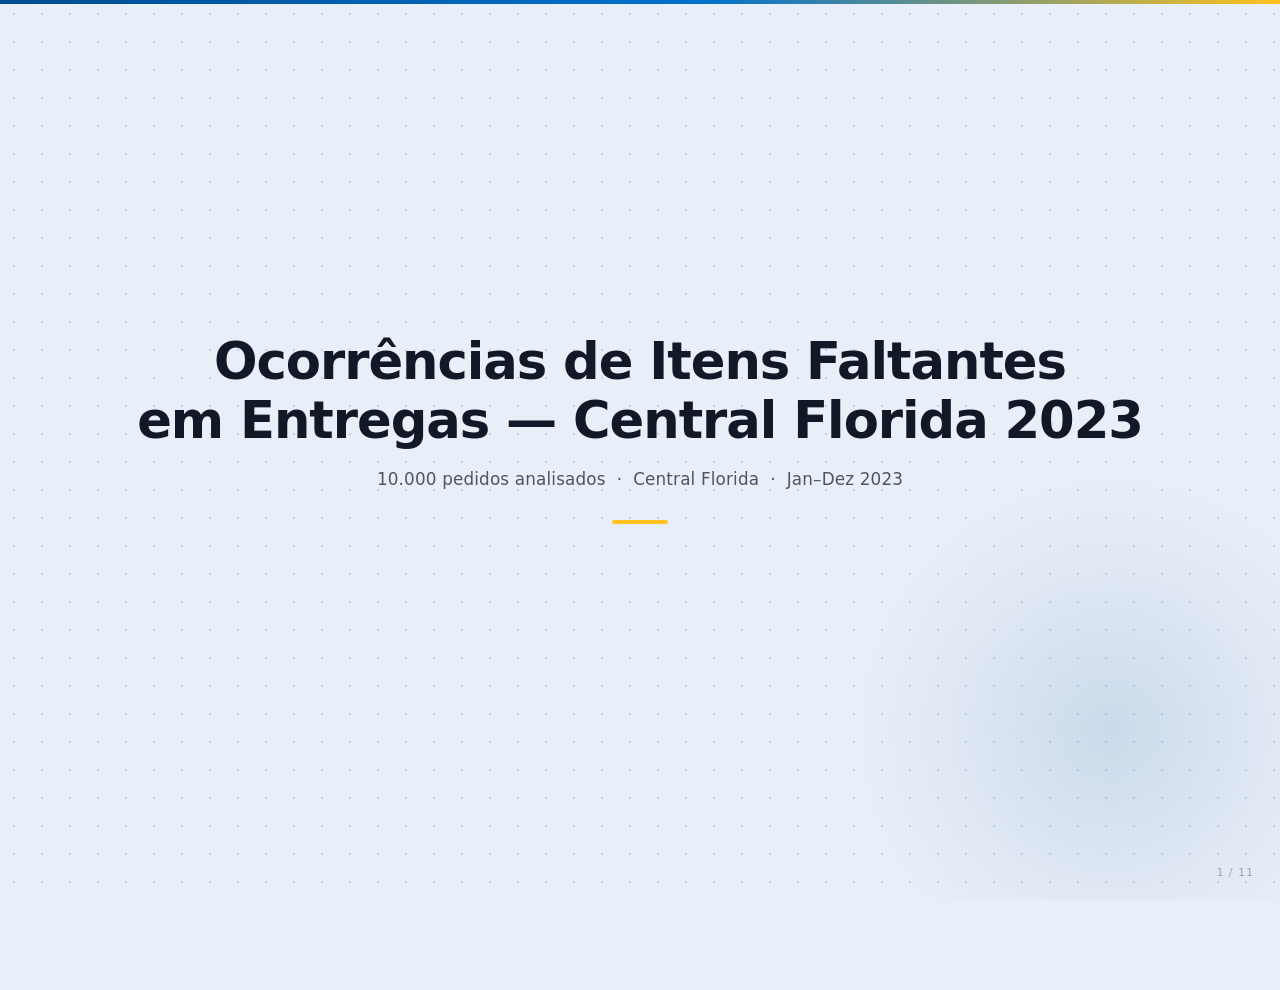
==== docs/presentation.html @ 5f106514 "docs: publish executive presentation link" ====
<!DOCTYPE html>
<html lang="pt-BR">
<head>
<meta charset="UTF-8">
<meta name="viewport" content="width=device-width, initial-scale=1">
<title>Itens Faltantes em Entregas — 2023</title>
<style>

/* ── reset ──────────────────────────────────────────────── */
*, *::before, *::after { box-sizing: border-box; margin: 0; padding: 0; }
html, body { height: 100%; overflow: hidden; }

/* ── base ───────────────────────────────────────────────── */
body {
  background-color: #E9EFF8;
  background-image: url("data:image/svg+xml,%3Csvg width='28' height='28' xmlns='http://www.w3.org/2000/svg'%3E%3Ccircle cx='14' cy='14' r='1.2' fill='%23004C91' fill-opacity='0.15'/%3E%3C/svg%3E");
  font-family: Inter, system-ui, -apple-system, 'Segoe UI', Helvetica, Arial, sans-serif;
  font-size: 18px;
  line-height: 1.65;
  color: #111827;
}

/* ── slide engine ───────────────────────────────────────── */
#deck { position: relative; width: 100vw; height: 100vh; }

.slide {
  display: none;
  position: absolute;
  inset: 0;
  flex-direction: column;
  align-items: center;
  cursor: pointer;
  -webkit-tap-highlight-color: transparent;
  user-select: none;
}
.slide.active { display: flex; }

/* Top gradient bar — all slides */
.slide::before {
  content: '';
  position: absolute;
  top: 0; left: 0; right: 0;
  height: 4px;
  background: linear-gradient(to right, #004C91 0%, #0071CE 55%, #FFC220 100%);
  z-index: 1;
}

/* Left accent stripe — content slides */
.slide:not(:first-child) { box-shadow: inset 5px 0 0 #004C91; }

/* Cover: decorative circle bottom-right */
.slide:first-child::after {
  content: '';
  position: absolute;
  bottom: -90px; right: -90px;
  width: 520px; height: 520px;
  border-radius: 50%;
  background: radial-gradient(circle, rgba(0,76,145,0.13) 0%, rgba(0,76,145,0.04) 45%, transparent 70%);
  pointer-events: none;
}

.spacer { flex: 1; min-height: 0; }

/* ── content wrapper ────────────────────────────────────── */
.content {
  width: min(1280px, calc(100vw - 80px));
  padding: 0;
}

/* ── footnote slot ──────────────────────────────────────── */
.fn {
  height: 44px;
  width: min(1280px, calc(100vw - 80px));
  padding: 6px 0 0;
  font-size: 0.7rem;
  line-height: 1.45;
  color: #9CA3AF;
}

/* ── counter ────────────────────────────────────────────── */
#counter {
  position: fixed;
  bottom: 18px; right: 26px;
  font-size: 0.7rem;
  color: #9CA3AF;
  letter-spacing: 0.08em;
  pointer-events: none;
  user-select: none;
}

/* ══ typography ══════════════════════════════════════════ */

.cover-title {
  font-size: 3.2rem;
  font-weight: 800;
  line-height: 1.15;
  letter-spacing: -0.02em;
  color: #111827;
  margin-bottom: 1rem;
}
.cover-sub {
  font-size: 1.05rem;
  color: #4B5563;
  letter-spacing: 0.01em;
}
.slide:first-child .cover-sub::after {
  content: '';
  display: block;
  width: 56px;
  height: 4px;
  background: #FFC220;
  margin: 1.6rem auto 0;
  border-radius: 2px;
}

.slide-label {
  font-size: 0.68rem;
  font-weight: 700;
  letter-spacing: 0.13em;
  text-transform: uppercase;
  color: #004C91;
  margin-bottom: 1.1rem;
  padding-bottom: 0.5rem;
  border-bottom: 2px solid #FFC220;
  display: inline-block;
}

.big-stat {
  font-size: 7.5rem;
  font-weight: 800;
  line-height: 0.9;
  color: #004C91;
  margin-bottom: 0.5rem;
  letter-spacing: -0.04em;
}

.lead {
  font-size: 1.15rem;
  line-height: 1.55;
  color: #1F2937;
  margin-bottom: 0.85rem;
}

p { font-size: 0.95rem; color: #374151; line-height: 1.65; margin-bottom: 0.75rem; }
p:last-of-type { margin-bottom: 0; }

b, strong { font-weight: 600; color: #111827; }
.muted { color: #6B7280; }
.accent { color: #004C91; font-weight: 700; }
.red    { color: #EF4444; font-weight: 700; }

/* ── divider ────────────────────────────────────────────── */
hr { border: none; border-top: 1px solid #C9D5E8; margin: 1.1rem 0; }

/* ── stats row ──────────────────────────────────────────── */
.stats {
  display: flex;
  gap: 1.25rem;
  margin: 0.9rem 0 1.1rem;
}
.stats > div {
  flex: 1;
  background: rgba(255,255,255,0.82);
  border-radius: 8px;
  padding: 1rem 1.3rem;
  border-top: 3px solid #004C91;
  box-shadow: 0 1px 6px rgba(0,76,145,0.1);
  display: flex;
  flex-direction: column;
  align-items: center;
  text-align: center;
  justify-content: center;
}
.stat-val {
  font-size: 2.8rem;
  font-weight: 800;
  color: #004C91;
  line-height: 1;
  letter-spacing: -0.03em;
}
.stat-sub {
  font-size: 0.74rem;
  color: #6B7280;
  margin-top: 0.3rem;
  line-height: 1.4;
}

/* ── table ──────────────────────────────────────────────── */
table {
  width: 100%;
  border-collapse: collapse;
  font-size: 0.91rem;
  margin-top: 0.4rem;
}

th {
  text-align: left;
  font-size: 0.7rem;
  font-weight: 700;
  letter-spacing: 0.07em;
  text-transform: uppercase;
  color: #fff;
  background: #004C91;
  border-bottom: none;
  padding: 9px 14px;
}
th:first-child { border-radius: 6px 0 0 0; }
th:last-child  { border-radius: 0 6px 0 0; }

td {
  padding: 9px 14px;
  border-bottom: 1px solid #DCE5F0;
  color: #374151;
  vertical-align: top;
  background: rgba(255,255,255,0.75);
}
tr:nth-child(even) td { background: rgba(0,76,145,0.05); }
tr:last-child td { border-bottom: none; }
tr:last-child td:first-child { border-radius: 0 0 0 6px; }
tr:last-child td:last-child  { border-radius: 0 0 6px 0; }

/* ── numbered list ──────────────────────────────────────── */
ol.clean { list-style: none; margin-top: 0.75rem; }
ol.clean li {
  display: flex;
  gap: 1rem;
  font-size: 0.94rem;
  color: #374151;
  line-height: 1.6;
  margin-bottom: 0.6rem;
  background: rgba(255,255,255,0.75);
  border-radius: 6px;
  padding: 0.75rem 1rem;
  border-left: 3px solid #004C91;
  box-shadow: 0 1px 3px rgba(0,76,145,0.06);
}
ol.clean li:last-child { margin-bottom: 0; }
ol.clean li .n {
  font-weight: 800;
  font-size: 0.82rem;
  color: #004C91;
  min-width: 1.4rem;
  flex-shrink: 0;
  padding-top: 0.1rem;
}

/* ── toc grid ───────────────────────────────────────────── */
.toc {
  display: grid;
  grid-template-columns: 1fr 1fr;
  gap: 0.5rem 2rem;
  margin-top: 0.5rem;
}
.toc-item {
  display: flex;
  align-items: center;
  gap: 0.75rem;
  font-size: 0.95rem;
  color: #374151;
  padding: 0.5rem 0.75rem;
  background: rgba(255,255,255,0.65);
  border-radius: 6px;
  box-shadow: 0 1px 3px rgba(0,76,145,0.06);
}
.toc-n {
  font-size: 0.62rem;
  font-weight: 800;
  color: #fff;
  background: #004C91;
  min-width: 1.45rem;
  height: 1.45rem;
  border-radius: 3px;
  flex-shrink: 0;
  display: inline-flex;
  align-items: center;
  justify-content: center;
}

/* ── action blocks ──────────────────────────────────────── */
.action {
  background: rgba(255,255,255,0.78);
  border-left: 3px solid #004C91;
  border-radius: 0 8px 8px 0;
  padding: 0.75rem 1.1rem;
  margin-bottom: 0.65rem;
  box-shadow: 0 1px 4px rgba(0,76,145,0.08);
}
.action:last-of-type { margin-bottom: 0; }
.action-lbl {
  font-size: 0.67rem;
  font-weight: 700;
  letter-spacing: 0.1em;
  text-transform: uppercase;
  color: #004C91;
  margin-bottom: 0.18rem;
}
.action-txt {
  font-size: 0.91rem;
  color: #374151;
  line-height: 1.6;
}

/* ── SVG chart ──────────────────────────────────────────── */
.chart { margin-top: 0.75rem; }

/* ── metric cards (slide 4) ─────────────────────────────── */
.metric-cards {
  display: flex;
  gap: 1rem;
  margin: 1.2rem 0 1rem;
}
.metric-card {
  flex: 1;
  background: #fff;
  border-radius: 10px;
  padding: 1.2rem 1.1rem;
  border-top: 4px solid #004C91;
  box-shadow: 0 2px 8px rgba(0,76,145,0.1);
  position: relative;
}
.mc-val {
  font-size: 2.6rem;
  font-weight: 800;
  line-height: 1;
  letter-spacing: -0.03em;
  margin-bottom: 0.4rem;
  color: #004C91;
}
.mc-lbl {
  font-size: 0.72rem;
  font-weight: 700;
  letter-spacing: 0.06em;
  text-transform: uppercase;
  color: #374151;
  margin-bottom: 0.3rem;
}
.mc-ctx {
  font-size: 0.76rem;
  color: #6B7280;
  line-height: 1.45;
}
.mc-badge {
  position: absolute;
  top: 0.65rem;
  right: 0.75rem;
  font-size: 0.58rem;
  font-weight: 800;
  letter-spacing: 0.08em;
  text-transform: uppercase;
  padding: 0.2rem 0.5rem;
  border-radius: 99px;
}

/* ── region two-column (slide 6) ────────────────────────── */
.region-grid {
  display: grid;
  grid-template-columns: 58fr 42fr;
  gap: 2rem;
  margin-top: 0.6rem;
  align-items: start;
}
.region-insights .action {
  padding: 0.6rem 0.9rem;
}
.region-insights .action-lbl { font-size: 0.62rem; }
.region-insights .action-txt { font-size: 0.84rem; }

/* ── alert cards (slide 7) ──────────────────────────────── */
.alert-card {
  display: flex;
  align-items: center;
  gap: 1.2rem;
  background: #fff;
  border-radius: 10px;
  padding: 1rem 1.4rem;
  margin-bottom: 0.7rem;
  box-shadow: 0 2px 8px rgba(0,76,145,0.08);
}
.alert-card:last-of-type { margin-bottom: 0; }
.alert-icon {
  font-size: 1.5rem;
  flex-shrink: 0;
  width: 2.2rem;
  text-align: center;
}
.alert-body { flex: 1; min-width: 0; }
.alert-title {
  font-size: 0.95rem;
  font-weight: 700;
  color: #111827;
  margin-bottom: 0.2rem;
}
.alert-desc {
  font-size: 0.83rem;
  color: #4B5563;
  line-height: 1.55;
}
.alert-badge {
  font-size: 0.58rem;
  font-weight: 800;
  letter-spacing: 0.1em;
  text-transform: uppercase;
  padding: 0.28rem 0.7rem;
  border-radius: 99px;
  flex-shrink: 0;
  margin-left: 0.5rem;
}
.badge-high { background: #FEE2E2; color: #DC2626; }
.badge-med  { background: #FEF3C7; color: #D97706; }

</style>
</head>
<body>
<div id="deck">


<!-- ═══════════════════════════════════════════════════════
     01  CAPA
════════════════════════════════════════════════════════ -->
<div class="slide active">
  <div class="spacer"></div>
  <div class="content" style="text-align:center">
    <div class="cover-title">Ocorrências de Itens Faltantes<br>em Entregas — Central Florida 2023</div>
    <div class="cover-sub">10.000 pedidos analisados &nbsp;·&nbsp; Central Florida &nbsp;·&nbsp; Jan–Dez 2023</div>
  </div>
  <div class="spacer"></div>
  <div class="fn"></div>
</div>


<!-- ═══════════════════════════════════════════════════════
     02  SUMÁRIO
════════════════════════════════════════════════════════ -->
<div class="slide">
  <div class="spacer"></div>
  <div class="content">
    <div class="slide-label">Agenda</div>
    <div class="toc">
      <div class="toc-item"><span class="toc-n">01</span>Visão geral das ocorrências</div>
      <div class="toc-item"><span class="toc-n">02</span>Distribuição entre os motoristas</div>
      <div class="toc-item"><span class="toc-n">03</span>Motoristas e clientes em destaque</div>
      <div class="toc-item"><span class="toc-n">04</span>Taxa por cidade de entrega</div>
      <div class="toc-item"><span class="toc-n">05</span>Pontos cegos do processo atual</div>
      <div class="toc-item"><span class="toc-n">06</span>Ações recomendadas</div>
      <div class="toc-item"><span class="toc-n">07</span>Projeção de recuperação</div>
      <div class="toc-item"><span class="toc-n">08</span>Plano de ação</div>
    </div>
  </div>
  <div class="spacer"></div>
  <div class="fn"></div>
</div>


<!-- ═══════════════════════════════════════════════════════
     03  O PROBLEMA EM NÚMEROS
════════════════════════════════════════════════════════ -->
<div class="slide">
  <div class="spacer"></div>
  <div class="content">
    <div class="slide-label">01 · Visão geral das ocorrências</div>
    <div class="big-stat">15%</div>
    <p class="lead">dos pedidos de 2023 tiveram pelo menos um item reportado como faltante — <span class="muted">1 em cada 7 entregas saiu errada do ponto de vista do cliente.</span></p>
    <hr>
    <p>1.502 pedidos afetados. 1.657 itens que saíram do CD, foram carregados no veículo e não chegaram ao cliente. Perda estimada: <strong>$46.396 no ano.</strong></p>
    <p class="muted" style="font-size:0.88rem;margin-top:0.5rem">Esse número não aparece em nenhum relatório diário — ele aparece fragmentado, uma reclamação de cada vez.</p>
  </div>
  <div class="spacer"></div>
  <div class="fn">* O setor de e-commerce opera tipicamente com 2–5% de taxa de itens faltantes.</div>
</div>


<!-- ═══════════════════════════════════════════════════════
     04  O PADRÃO NÃO É ACIDENTE
════════════════════════════════════════════════════════ -->
<div class="slide">
  <div class="spacer"></div>
  <div class="content">
    <div class="slide-label">02 · Distribuição entre os motoristas</div>
    <p>Se fosse erro operacional — item esquecido na gôndola, troca de embalagem, erro de picking — os números seriam uniformes entre todos os motoristas.</p>
    <p>Não é o que os dados mostram. Na frota de 1.247 motoristas ativos:</p>
    <div class="metric-cards">
      <div class="metric-card" style="border-top-color:#10B981">
        <div class="mc-val" style="color:#10B981">0,00%</div>
        <div class="mc-lbl">Mediana da frota</div>
        <div class="mc-ctx">A maior parte dos motoristas não teve nenhuma ocorrência no ano inteiro</div>
      </div>
      <div class="metric-card" style="border-top-color:#004C91">
        <div class="mc-val" style="color:#004C91">1,22%</div>
        <div class="mc-lbl">Média geral</div>
        <div class="mc-ctx">Puxada para cima pelos casos extremos — sem eles seria próxima de zero</div>
      </div>
      <div class="metric-card" style="border-top-color:#F59E0B">
        <div class="mc-badge" style="background:#FEF3C7;color:#D97706">Atenção</div>
        <div class="mc-val" style="color:#D97706">4,82%</div>
        <div class="mc-lbl">Limite de investigação</div>
        <div class="mc-ctx">Média + 2σ — motoristas acima desse ponto saem do padrão estatístico</div>
      </div>
      <div class="metric-card" style="border-top-color:#EF4444">
        <div class="mc-badge" style="background:#FEE2E2;color:#DC2626">Máximo</div>
        <div class="mc-val" style="color:#EF4444">7,46%</div>
        <div class="mc-lbl">Máximo individual</div>
        <div class="mc-ctx">1 em cada 13 entregas com item faltante — toda semana, o ano inteiro</div>
      </div>
    </div>
    <p class="muted" style="font-size:0.88rem">A maioria da frota está em zero. Isso não é distribuição de erro operacional. É concentração.</p>
  </div>
  <div class="spacer"></div>
  <div class="fn">* Na prática: um motorista com 7,46% deixa item faltante toda semana em uma rota de 5 entregas/dia.</div>
</div>


<!-- ═══════════════════════════════════════════════════════
     05  MOTORISTAS E CLIENTES
════════════════════════════════════════════════════════ -->
<div class="slide">
  <div class="spacer"></div>
  <div class="content">
    <div class="slide-label">03 · Motoristas e clientes em destaque</div>
    <div class="stats">
      <div>
        <div class="stat-val">7,46%</div>
        <div class="stat-sub">máximo individual — motoristas<br><span style="color:#9CA3AF">média da frota: 1,22%</span></div>
      </div>
      <div>
        <div class="stat-val">13,64%</div>
        <div class="stat-sub">máximo individual — clientes<br><span style="color:#9CA3AF">média da base: 1,71%</span></div>
      </div>
    </div>
    <hr>
    <p><strong>O perfil típico de alto risco não é o novato.</strong> Os casos mais graves são motoristas com volume razoável de entregas — o suficiente para o padrão se consolidar sem chamar atenção no volume absoluto.</p>
    <p style="margin-top:0.75rem">Do lado dos clientes, os itens mais reclamados são os de maior valor — o que não bate com distribuição aleatória de esquecimento. E há pares motorista-cliente onde, em <em>toda</em> entrega que esse motorista fez para esse cliente, tinha item faltante.</p>
  </div>
  <div class="spacer"></div>
  <div class="fn"></div>
</div>


<!-- ═══════════════════════════════════════════════════════
     06  DIFERENÇA ENTRE REGIÕES
════════════════════════════════════════════════════════ -->
<div class="slide">
  <div class="spacer"></div>
  <div class="content">
    <div class="slide-label">04 · Taxa por cidade de entrega</div>
    <div class="region-grid">
      <div>
        <!--
          scale: 300px = 1,76%  →  factor = 300 / 1.76 = 170.45 px per %
          Altamonte 1,76%→300px  Apopka 1,73%→295px  Winter Park 1,65%→281px
          Clermont 1,60%→273px  Sanford 1,54%→263px  Kissimmee 1,50%→256px
          viewBox: 0 0 520 275  (row height 46px, 6 rows)
        -->
        <svg viewBox="0 0 520 275" xmlns="http://www.w3.org/2000/svg"
             style="width:100%;display:block"
             role="img" aria-label="Taxa de itens faltantes por região">
          <!-- row 1 — Altamonte Springs 1,76% -->
          <text x="155" y="32" text-anchor="end"
                font-size="13" fill="#374151" font-family="system-ui,sans-serif">Altamonte Springs</text>
          <rect x="165" y="19" width="300" height="22" rx="3" fill="#EF4444"/>
          <text x="472" y="33" font-size="12" fill="#EF4444"
                font-weight="700" font-family="system-ui,sans-serif">1,76%</text>

          <!-- row 2 — Apopka 1,73% -->
          <text x="155" y="78" text-anchor="end"
                font-size="13" fill="#374151" font-family="system-ui,sans-serif">Apopka</text>
          <rect x="165" y="65" width="295" height="22" rx="3" fill="#F87171"/>
          <text x="467" y="79" font-size="12" fill="#F87171"
                font-weight="600" font-family="system-ui,sans-serif">1,73%</text>

          <!-- row 3 — Winter Park 1,65% -->
          <text x="155" y="124" text-anchor="end"
                font-size="13" fill="#374151" font-family="system-ui,sans-serif">Winter Park</text>
          <rect x="165" y="111" width="281" height="22" rx="3" fill="#9CA3AF"/>
          <text x="453" y="125" font-size="12" fill="#6B7280"
                font-family="system-ui,sans-serif">1,65%</text>

          <!-- row 4 — Clermont 1,60% -->
          <text x="155" y="170" text-anchor="end"
                font-size="13" fill="#374151" font-family="system-ui,sans-serif">Clermont</text>
          <rect x="165" y="157" width="273" height="22" rx="3" fill="#D1D5DB"/>
          <text x="445" y="171" font-size="12" fill="#6B7280"
                font-family="system-ui,sans-serif">1,60%</text>

          <!-- row 5 — Sanford 1,54% -->
          <text x="155" y="216" text-anchor="end"
                font-size="13" fill="#374151" font-family="system-ui,sans-serif">Sanford</text>
          <rect x="165" y="203" width="263" height="22" rx="3" fill="#D1D5DB"/>
          <text x="435" y="217" font-size="12" fill="#6B7280"
                font-family="system-ui,sans-serif">1,54%</text>

          <!-- row 6 — Kissimmee 1,50% -->
          <text x="155" y="262" text-anchor="end"
                font-size="13" fill="#374151" font-family="system-ui,sans-serif">Kissimmee</text>
          <rect x="165" y="249" width="256" height="22" rx="3" fill="#D1D5DB"/>
          <text x="428" y="263" font-size="12" fill="#6B7280"
                font-family="system-ui,sans-serif">1,50%</text>
        </svg>
      </div>
      <div class="region-insights">
        <div class="action">
          <div class="action-lbl">Diferença entre as pontas</div>
          <div class="action-txt">Altamonte Springs registra <strong>17% mais ocorrências</strong> do que Kissimmee — com volume e perfil de cliente praticamente idênticos (~1.450 pedidos/região).</div>
        </div>
        <div class="action" style="margin-top:0.5rem">
          <div class="action-lbl">O produto não explica</div>
          <div class="action-txt">Mix de categorias e preço médio dos itens são similares nas seis regiões. A variável que muda é a operação das rotas e a supervisão de campo.</div>
        </div>
        <div class="action" style="margin-top:0.5rem">
          <div class="action-lbl">Impacto financeiro da diferença</div>
          <div class="action-txt">Se Altamonte Springs operasse no nível de Kissimmee, a redução representaria <strong>~$1.500/ano</strong> só nessa região — sem mudança de volume.</div>
        </div>
      </div>
    </div>
  </div>
  <div class="spacer"></div>
  <div class="fn">* ~1.420–1.485 pedidos/ano em cada região, mix de produtos e perfil demográfico de clientes similares.</div>
</div>


<!-- ═══════════════════════════════════════════════════════
     07  O QUE FICA INVISÍVEL HOJE
════════════════════════════════════════════════════════ -->
<div class="slide">
  <div class="spacer"></div>
  <div class="content">
    <div class="slide-label">05 · Pontos cegos do processo atual</div>
    <p class="lead" style="font-size:1rem;margin-bottom:1.1rem">O processo atual é reativo: cliente reclama → CS processa → reembolso pago. Um motorista pode acumular 7% de taxa de falta o ano inteiro <strong>sem gerar um único alerta</strong> — cada ocorrência parece um caso isolado.</p>
    <div class="alert-card">
      <div class="alert-icon">🌙</div>
      <div class="alert-body">
        <div class="alert-title">Padrão por turno</div>
        <div class="alert-desc">Motoristas com taxa normal durante o dia e taxa elevada especificamente em entregas noturnas. O turno esconde o desvio — olhando só a média geral, nada aparece.</div>
      </div>
      <div class="alert-badge badge-high">Alto risco</div>
    </div>
    <div class="alert-card">
      <div class="alert-icon">👥</div>
      <div class="alert-body">
        <div class="alert-title">Par motorista-cliente</div>
        <div class="alert-desc">Cliente com histórico limpo que começou a reclamar somente depois de ser atendido pelo mesmo motorista. Não é o cliente — é a combinação. Isso só aparece no cruzamento de dados.</div>
      </div>
      <div class="alert-badge badge-high">Alto risco</div>
    </div>
    <div class="alert-card">
      <div class="alert-icon">📦</div>
      <div class="alert-body">
        <div class="alert-title">Produto de alto valor</div>
        <div class="alert-desc">Eletrônicos acima de $80 aparecem com frequência desproporcional nos faltantes de certos motoristas. Não é esquecimento aleatório — é seletividade no item escolhido.</div>
      </div>
      <div class="alert-badge badge-med">Médio risco</div>
    </div>
  </div>
  <div class="spacer"></div>
  <div class="fn"></div>
</div>


<!-- ═══════════════════════════════════════════════════════
     08  O QUE PRECISA MUDAR
════════════════════════════════════════════════════════ -->
<div class="slide">
  <div class="spacer"></div>
  <div class="content">
    <div class="slide-label">06 · Ações recomendadas</div>
    <div class="action">
      <div class="action-lbl">1 — Foto obrigatória na entrega</div>
      <div class="action-txt">O motorista fotografa o pedido na porta antes de sair. Elimina a ambiguidade de "deixei vs. não deixei". Custo: zero — qualquer smartphone já faz.</div>
    </div>
    <div class="action">
      <div class="action-lbl">2 — Revisão mensal dos rankings de motorista</div>
      <div class="action-txt">O gestor de campo vê mensalmente quem está acima de 4,82% e conversa com esses motoristas. Não como acusação — como checagem operacional. Muitos casos se resolvem antes de virar problema maior.</div>
    </div>
    <div class="action">
      <div class="action-lbl">3 — Cruzamento de reclamações por par motorista-cliente</div>
      <div class="action-txt">Quando um cliente reclama, checar se o mesmo motorista já teve ocorrência com esse cliente antes. Se sim, isso muda como a reclamação é tratada.</div>
    </div>
    <p class="muted" style="font-size:0.85rem;margin-top:0.9rem">Essas três ações custam tempo de gestão, não orçamento.</p>
  </div>
  <div class="spacer"></div>
  <div class="fn">* Redes de entrega que implementaram foto obrigatória relatam 30–40% de redução em reclamações de itens faltantes.</div>
</div>


<!-- ═══════════════════════════════════════════════════════
     09  PROJEÇÃO DE IMPACTO
════════════════════════════════════════════════════════ -->
<div class="slide">
  <div class="spacer"></div>
  <div class="content">
    <div class="slide-label">07 · Projeção de recuperação</div>
    <table>
      <thead>
        <tr>
          <th>Cenário</th>
          <th>O que inclui</th>
          <th>Redução</th>
          <th style="text-align:right">Economia/ano (Central FL)</th>
        </tr>
      </thead>
      <tbody>
        <tr>
          <td><strong>Processos</strong></td>
          <td class="muted" style="font-size:0.88rem">Foto + revisão mensal + cruzamento de pares</td>
          <td class="accent">~30%</td>
          <td class="accent" style="text-align:right">~$13.900</td>
        </tr>
        <tr>
          <td><strong>+ Monitoramento ativo</strong></td>
          <td class="muted" style="font-size:0.88rem">Processos + alertas em tempo real usados pelos gestores</td>
          <td class="accent">45–55%</td>
          <td class="accent" style="text-align:right">~$21.000–25.000</td>
        </tr>
      </tbody>
    </table>
    <hr>
    <p class="muted" style="font-size:0.88rem">No cenário de processos, o retorno sobre o custo de implementação ocorre em menos de 6 meses.</p>
  </div>
  <div class="spacer"></div>
  <div class="fn">* Não inclui redução de custo com CS, reembolsos indevidos ou impacto em retenção de clientes.</div>
</div>


<!-- ═══════════════════════════════════════════════════════
     10  PRÓXIMOS TRÊS PASSOS
════════════════════════════════════════════════════════ -->
<div class="slide">
  <div class="spacer"></div>
  <div class="content">
    <div class="slide-label">08 · Plano de ação</div>
    <div class="action">
      <div class="action-lbl">Esta semana</div>
      <div class="action-txt">Identificar os motoristas acima de 4,82% de taxa de falta e agendar conversa com os gestores de rota responsáveis. O sistema já tem essa lista pronta.</div>
    </div>
    <div class="action">
      <div class="action-lbl">Este mês</div>
      <div class="action-txt">Pilotar foto obrigatória na entrega em Altamonte Springs — a região com maior incidência. Medir o impacto nas reclamações ao longo de 30 dias antes de expandir.</div>
    </div>
    <div class="action">
      <div class="action-lbl">Este trimestre</div>
      <div class="action-txt">Integrar o dashboard com o fluxo diário de dados operacionais para que os rankings de motorista e os alertas de par sejam atualizados automaticamente, sem depender de extração manual.</div>
    </div>
  </div>
  <div class="spacer"></div>
  <div class="fn"></div>
</div>


<!-- ═══════════════════════════════════════════════════════
     11  REFERÊNCIA RÁPIDA
════════════════════════════════════════════════════════ -->
<div class="slide">
  <div class="spacer"></div>
  <div class="content">
    <div class="slide-label">Referência — números de 2023</div>
    <table>
      <tbody>
        <tr><td>Total de pedidos analisados</td>          <td class="accent" style="text-align:right">10.000</td></tr>
        <tr><td>Pedidos com item faltante</td>            <td class="red" style="text-align:right">1.502 &nbsp;(15,02%)</td></tr>
        <tr><td>Total de itens faltantes</td>             <td style="text-align:right">1.657</td></tr>
        <tr><td>Perda estimada</td>                       <td class="red" style="text-align:right">$46.396</td></tr>
        <tr><td>Motoristas ativos</td>                    <td style="text-align:right">1.247</td></tr>
        <tr><td>Taxa máxima individual — motorista</td>   <td class="red" style="text-align:right">7,46%</td></tr>
        <tr><td>Clientes ativos</td>                      <td style="text-align:right">1.239</td></tr>
        <tr><td>Taxa máxima individual — cliente</td>     <td class="red" style="text-align:right">13,64%</td></tr>
        <tr><td>Região com maior incidência</td>          <td style="text-align:right">Altamonte Springs &nbsp;(1,76%)</td></tr>
        <tr><td>Região com menor incidência</td>          <td style="text-align:right">Kissimmee &nbsp;(1,50%)</td></tr>
      </tbody>
    </table>
  </div>
  <div class="spacer"></div>
  <div class="fn"></div>
</div>


</div><!-- #deck -->

<div id="counter">1 / 11</div>

<script>
(function () {
  var slides  = Array.from(document.querySelectorAll('#deck .slide'));
  var counter = document.getElementById('counter');
  var total   = slides.length;
  var cur     = 0;

  function go(n) {
    slides[cur].classList.remove('active');
    cur = n < 0 ? 0 : n >= total ? total - 1 : n;
    slides[cur].classList.add('active');
    counter.textContent = (cur + 1) + ' ∕ ' + total;
  }

  document.addEventListener('click', function () { go(cur + 1); });

  document.addEventListener('keydown', function (e) {
    if (e.key === 'ArrowRight' || e.key === ' ') { e.preventDefault(); go(cur + 1); }
    if (e.key === 'ArrowLeft')                   { e.preventDefault(); go(cur - 1); }
  });
}());
</script>
</body>
</html>
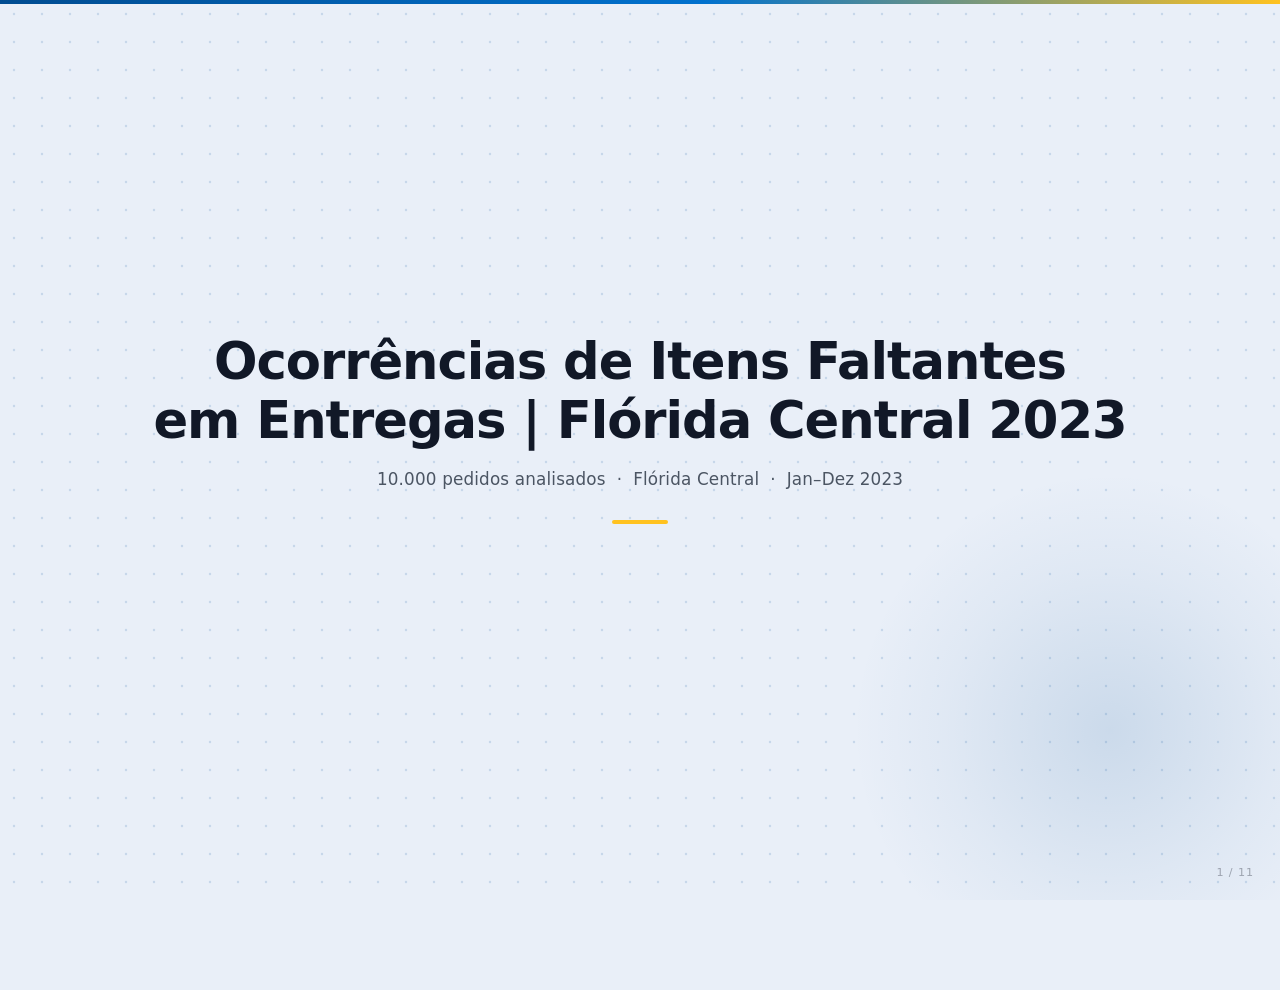
==== commit 6f66892f: "docs: revise presentation Portuguese wording" ====
--- a/docs/presentation.html
+++ b/docs/presentation.html
@@ -3,7 +3,7 @@
 <head>
 <meta charset="UTF-8">
 <meta name="viewport" content="width=device-width, initial-scale=1">
-<title>Itens Faltantes em Entregas — 2023</title>
+<title>Itens Faltantes em Entregas | 2023</title>
 <style>
 
 /* ── reset ──────────────────────────────────────────────── */
@@ -420,8 +420,8 @@
 <div class="slide active">
   <div class="spacer"></div>
   <div class="content" style="text-align:center">
-    <div class="cover-title">Ocorrências de Itens Faltantes<br>em Entregas — Central Florida 2023</div>
-    <div class="cover-sub">10.000 pedidos analisados &nbsp;·&nbsp; Central Florida &nbsp;·&nbsp; Jan–Dez 2023</div>
+    <div class="cover-title">Ocorrências de Itens Faltantes<br>em Entregas | Flórida Central 2023</div>
+    <div class="cover-sub">10.000 pedidos analisados &nbsp;·&nbsp; Flórida Central &nbsp;·&nbsp; Jan–Dez 2023</div>
   </div>
   <div class="spacer"></div>
   <div class="fn"></div>
@@ -459,10 +459,10 @@
   <div class="content">
     <div class="slide-label">01 · Visão geral das ocorrências</div>
     <div class="big-stat">15%</div>
-    <p class="lead">dos pedidos de 2023 tiveram pelo menos um item reportado como faltante — <span class="muted">1 em cada 7 entregas saiu errada do ponto de vista do cliente.</span></p>
+    <p class="lead">dos pedidos de 2023 tiveram pelo menos um item reportado como faltante. <span class="muted">Na prática, 1 em cada 7 entregas saiu errada do ponto de vista do cliente.</span></p>
     <hr>
     <p>1.502 pedidos afetados. 1.657 itens que saíram do CD, foram carregados no veículo e não chegaram ao cliente. Perda estimada: <strong>$46.396 no ano.</strong></p>
-    <p class="muted" style="font-size:0.88rem;margin-top:0.5rem">Esse número não aparece em nenhum relatório diário — ele aparece fragmentado, uma reclamação de cada vez.</p>
+    <p class="muted" style="font-size:0.88rem;margin-top:0.5rem">Esse número não aparece em nenhum relatório diário. Ele surge fragmentado, uma reclamação de cada vez.</p>
   </div>
   <div class="spacer"></div>
   <div class="fn">* O setor de e-commerce opera tipicamente com 2–5% de taxa de itens faltantes.</div>
@@ -476,7 +476,7 @@
   <div class="spacer"></div>
   <div class="content">
     <div class="slide-label">02 · Distribuição entre os motoristas</div>
-    <p>Se fosse erro operacional — item esquecido na gôndola, troca de embalagem, erro de picking — os números seriam uniformes entre todos os motoristas.</p>
+    <p>Se fosse erro operacional, como item esquecido na gôndola, troca de embalagem ou falha na separação, os números seriam uniformes entre todos os motoristas.</p>
     <p>Não é o que os dados mostram. Na frota de 1.247 motoristas ativos:</p>
     <div class="metric-cards">
       <div class="metric-card" style="border-top-color:#10B981">
@@ -487,19 +487,19 @@
       <div class="metric-card" style="border-top-color:#004C91">
         <div class="mc-val" style="color:#004C91">1,22%</div>
         <div class="mc-lbl">Média geral</div>
-        <div class="mc-ctx">Puxada para cima pelos casos extremos — sem eles seria próxima de zero</div>
+        <div class="mc-ctx">Puxada para cima pelos casos extremos; sem eles, seria próxima de zero</div>
       </div>
       <div class="metric-card" style="border-top-color:#F59E0B">
         <div class="mc-badge" style="background:#FEF3C7;color:#D97706">Atenção</div>
         <div class="mc-val" style="color:#D97706">4,82%</div>
         <div class="mc-lbl">Limite de investigação</div>
-        <div class="mc-ctx">Média + 2σ — motoristas acima desse ponto saem do padrão estatístico</div>
+        <div class="mc-ctx">Média + 2σ; motoristas acima desse ponto saem do padrão estatístico</div>
       </div>
       <div class="metric-card" style="border-top-color:#EF4444">
         <div class="mc-badge" style="background:#FEE2E2;color:#DC2626">Máximo</div>
         <div class="mc-val" style="color:#EF4444">7,46%</div>
         <div class="mc-lbl">Máximo individual</div>
-        <div class="mc-ctx">1 em cada 13 entregas com item faltante — toda semana, o ano inteiro</div>
+        <div class="mc-ctx">1 em cada 13 entregas com item faltante, toda semana, o ano inteiro</div>
       </div>
     </div>
     <p class="muted" style="font-size:0.88rem">A maioria da frota está em zero. Isso não é distribuição de erro operacional. É concentração.</p>
@@ -519,16 +519,16 @@
     <div class="stats">
       <div>
         <div class="stat-val">7,46%</div>
-        <div class="stat-sub">máximo individual — motoristas<br><span style="color:#9CA3AF">média da frota: 1,22%</span></div>
+        <div class="stat-sub">máximo individual dos motoristas<br><span style="color:#9CA3AF">média da frota: 1,22%</span></div>
       </div>
       <div>
         <div class="stat-val">13,64%</div>
-        <div class="stat-sub">máximo individual — clientes<br><span style="color:#9CA3AF">média da base: 1,71%</span></div>
+        <div class="stat-sub">máximo individual dos clientes<br><span style="color:#9CA3AF">média da base: 1,71%</span></div>
       </div>
     </div>
     <hr>
-    <p><strong>O perfil típico de alto risco não é o novato.</strong> Os casos mais graves são motoristas com volume razoável de entregas — o suficiente para o padrão se consolidar sem chamar atenção no volume absoluto.</p>
-    <p style="margin-top:0.75rem">Do lado dos clientes, os itens mais reclamados são os de maior valor — o que não bate com distribuição aleatória de esquecimento. E há pares motorista-cliente onde, em <em>toda</em> entrega que esse motorista fez para esse cliente, tinha item faltante.</p>
+    <p><strong>O perfil típico de alto risco não é o novato.</strong> Os casos mais graves são motoristas com volume razoável de entregas, o suficiente para o padrão se consolidar sem chamar atenção no volume absoluto.</p>
+    <p style="margin-top:0.75rem">Do lado dos clientes, os itens mais reclamados são os de maior valor, o que não combina com uma distribuição aleatória de esquecimentos. Também há pares motorista-cliente em que <em>toda</em> entrega feita por aquele motorista para aquele cliente teve item faltante.</p>
   </div>
   <div class="spacer"></div>
   <div class="fn"></div>
@@ -599,21 +599,21 @@
       <div class="region-insights">
         <div class="action">
           <div class="action-lbl">Diferença entre as pontas</div>
-          <div class="action-txt">Altamonte Springs registra <strong>17% mais ocorrências</strong> do que Kissimmee — com volume e perfil de cliente praticamente idênticos (~1.450 pedidos/região).</div>
+          <div class="action-txt">Altamonte Springs registra <strong>17% mais ocorrências</strong> do que Kissimmee, mesmo com volume e perfil de cliente praticamente idênticos (~1.450 pedidos/região).</div>
         </div>
         <div class="action" style="margin-top:0.5rem">
           <div class="action-lbl">O produto não explica</div>
-          <div class="action-txt">Mix de categorias e preço médio dos itens são similares nas seis regiões. A variável que muda é a operação das rotas e a supervisão de campo.</div>
+          <div class="action-txt">A composição de categorias e o preço médio dos itens são similares nas seis regiões. A variável que muda é a operação das rotas e a supervisão de campo.</div>
         </div>
         <div class="action" style="margin-top:0.5rem">
           <div class="action-lbl">Impacto financeiro da diferença</div>
-          <div class="action-txt">Se Altamonte Springs operasse no nível de Kissimmee, a redução representaria <strong>~$1.500/ano</strong> só nessa região — sem mudança de volume.</div>
+          <div class="action-txt">Se Altamonte Springs operasse no nível de Kissimmee, a redução representaria <strong>~$1.500/ano</strong> só nessa região, sem mudança de volume.</div>
         </div>
       </div>
     </div>
   </div>
   <div class="spacer"></div>
-  <div class="fn">* ~1.420–1.485 pedidos/ano em cada região, mix de produtos e perfil demográfico de clientes similares.</div>
+  <div class="fn">* ~1.420–1.485 pedidos/ano em cada região, com composição de produtos e perfil demográfico de clientes similares.</div>
 </div>
 
 
@@ -624,12 +624,12 @@
   <div class="spacer"></div>
   <div class="content">
     <div class="slide-label">05 · Pontos cegos do processo atual</div>
-    <p class="lead" style="font-size:1rem;margin-bottom:1.1rem">O processo atual é reativo: cliente reclama → CS processa → reembolso pago. Um motorista pode acumular 7% de taxa de falta o ano inteiro <strong>sem gerar um único alerta</strong> — cada ocorrência parece um caso isolado.</p>
+    <p class="lead" style="font-size:1rem;margin-bottom:1.1rem">O processo atual é reativo: o cliente reclama, o atendimento processa e o reembolso é pago. Um motorista pode acumular 7% de taxa de falta ao longo do ano <strong>sem gerar um único alerta</strong>, porque cada ocorrência parece um caso isolado.</p>
     <div class="alert-card">
       <div class="alert-icon">🌙</div>
       <div class="alert-body">
         <div class="alert-title">Padrão por turno</div>
-        <div class="alert-desc">Motoristas com taxa normal durante o dia e taxa elevada especificamente em entregas noturnas. O turno esconde o desvio — olhando só a média geral, nada aparece.</div>
+        <div class="alert-desc">Motoristas com taxa normal durante o dia e taxa elevada especificamente em entregas noturnas. O turno esconde o desvio: olhando apenas a média geral, nada aparece.</div>
       </div>
       <div class="alert-badge badge-high">Alto risco</div>
     </div>
@@ -637,7 +637,7 @@
       <div class="alert-icon">👥</div>
       <div class="alert-body">
         <div class="alert-title">Par motorista-cliente</div>
-        <div class="alert-desc">Cliente com histórico limpo que começou a reclamar somente depois de ser atendido pelo mesmo motorista. Não é o cliente — é a combinação. Isso só aparece no cruzamento de dados.</div>
+        <div class="alert-desc">Cliente com histórico limpo que começou a reclamar somente depois de ser atendido pelo mesmo motorista. O problema não é o cliente isoladamente, mas a combinação. Isso só aparece no cruzamento de dados.</div>
       </div>
       <div class="alert-badge badge-high">Alto risco</div>
     </div>
@@ -645,7 +645,7 @@
       <div class="alert-icon">📦</div>
       <div class="alert-body">
         <div class="alert-title">Produto de alto valor</div>
-        <div class="alert-desc">Eletrônicos acima de $80 aparecem com frequência desproporcional nos faltantes de certos motoristas. Não é esquecimento aleatório — é seletividade no item escolhido.</div>
+        <div class="alert-desc">Eletrônicos acima de $80 aparecem com frequência desproporcional nos faltantes de certos motoristas. Não parece esquecimento aleatório; há seletividade no item escolhido.</div>
       </div>
       <div class="alert-badge badge-med">Médio risco</div>
     </div>
@@ -663,16 +663,16 @@
   <div class="content">
     <div class="slide-label">06 · Ações recomendadas</div>
     <div class="action">
-      <div class="action-lbl">1 — Foto obrigatória na entrega</div>
-      <div class="action-txt">O motorista fotografa o pedido na porta antes de sair. Elimina a ambiguidade de "deixei vs. não deixei". Custo: zero — qualquer smartphone já faz.</div>
+      <div class="action-lbl">1. Foto obrigatória na entrega</div>
+      <div class="action-txt">O motorista fotografa o pedido na porta antes de sair. Isso elimina a ambiguidade entre pedido entregue e pedido não entregue. Custo: zero, pois qualquer smartphone já faz.</div>
     </div>
     <div class="action">
-      <div class="action-lbl">2 — Revisão mensal dos rankings de motorista</div>
-      <div class="action-txt">O gestor de campo vê mensalmente quem está acima de 4,82% e conversa com esses motoristas. Não como acusação — como checagem operacional. Muitos casos se resolvem antes de virar problema maior.</div>
+      <div class="action-lbl">2. Revisão mensal das listas de motoristas</div>
+      <div class="action-txt">O gestor de campo verifica mensalmente quem está acima de 4,82% e conversa com esses motoristas. A abordagem não deve ser acusatória, mas uma checagem operacional. Muitos casos se resolvem antes de virar problema maior.</div>
     </div>
     <div class="action">
-      <div class="action-lbl">3 — Cruzamento de reclamações por par motorista-cliente</div>
-      <div class="action-txt">Quando um cliente reclama, checar se o mesmo motorista já teve ocorrência com esse cliente antes. Se sim, isso muda como a reclamação é tratada.</div>
+      <div class="action-lbl">3. Cruzamento de reclamações por par motorista-cliente</div>
+      <div class="action-txt">Quando um cliente reclamar, verificar se o mesmo motorista já teve ocorrência com esse cliente. Se houver histórico, isso muda a forma de tratar a reclamação.</div>
     </div>
     <p class="muted" style="font-size:0.85rem;margin-top:0.9rem">Essas três ações custam tempo de gestão, não orçamento.</p>
   </div>
@@ -694,7 +694,7 @@
           <th>Cenário</th>
           <th>O que inclui</th>
           <th>Redução</th>
-          <th style="text-align:right">Economia/ano (Central FL)</th>
+          <th style="text-align:right">Economia/ano (Flórida Central)</th>
         </tr>
       </thead>
       <tbody>
@@ -706,7 +706,7 @@
         </tr>
         <tr>
           <td><strong>+ Monitoramento ativo</strong></td>
-          <td class="muted" style="font-size:0.88rem">Processos + alertas em tempo real usados pelos gestores</td>
+          <td class="muted" style="font-size:0.88rem">Processos + alertas em tempo real utilizados pelos gestores</td>
           <td class="accent">45–55%</td>
           <td class="accent" style="text-align:right">~$21.000–25.000</td>
         </tr>
@@ -716,7 +716,7 @@
     <p class="muted" style="font-size:0.88rem">No cenário de processos, o retorno sobre o custo de implementação ocorre em menos de 6 meses.</p>
   </div>
   <div class="spacer"></div>
-  <div class="fn">* Não inclui redução de custo com CS, reembolsos indevidos ou impacto em retenção de clientes.</div>
+  <div class="fn">* Não inclui redução de custo com atendimento, reembolsos indevidos ou impacto em retenção de clientes.</div>
 </div>
 
 
@@ -733,11 +733,11 @@
     </div>
     <div class="action">
       <div class="action-lbl">Este mês</div>
-      <div class="action-txt">Pilotar foto obrigatória na entrega em Altamonte Springs — a região com maior incidência. Medir o impacto nas reclamações ao longo de 30 dias antes de expandir.</div>
+      <div class="action-txt">Testar a foto obrigatória na entrega em Altamonte Springs, região com maior incidência. Medir o impacto nas reclamações ao longo de 30 dias antes de expandir.</div>
     </div>
     <div class="action">
       <div class="action-lbl">Este trimestre</div>
-      <div class="action-txt">Integrar o dashboard com o fluxo diário de dados operacionais para que os rankings de motorista e os alertas de par sejam atualizados automaticamente, sem depender de extração manual.</div>
+      <div class="action-txt">Integrar o painel ao fluxo diário de dados operacionais para que as listas de motoristas e os alertas por par sejam atualizados automaticamente, sem depender de extração manual.</div>
     </div>
   </div>
   <div class="spacer"></div>
@@ -759,9 +759,9 @@
         <tr><td>Total de itens faltantes</td>             <td style="text-align:right">1.657</td></tr>
         <tr><td>Perda estimada</td>                       <td class="red" style="text-align:right">$46.396</td></tr>
         <tr><td>Motoristas ativos</td>                    <td style="text-align:right">1.247</td></tr>
-        <tr><td>Taxa máxima individual — motorista</td>   <td class="red" style="text-align:right">7,46%</td></tr>
+        <tr><td>Taxa máxima individual dos motoristas</td><td class="red" style="text-align:right">7,46%</td></tr>
         <tr><td>Clientes ativos</td>                      <td style="text-align:right">1.239</td></tr>
-        <tr><td>Taxa máxima individual — cliente</td>     <td class="red" style="text-align:right">13,64%</td></tr>
+        <tr><td>Taxa máxima individual dos clientes</td>  <td class="red" style="text-align:right">13,64%</td></tr>
         <tr><td>Região com maior incidência</td>          <td style="text-align:right">Altamonte Springs &nbsp;(1,76%)</td></tr>
         <tr><td>Região com menor incidência</td>          <td style="text-align:right">Kissimmee &nbsp;(1,50%)</td></tr>
       </tbody>
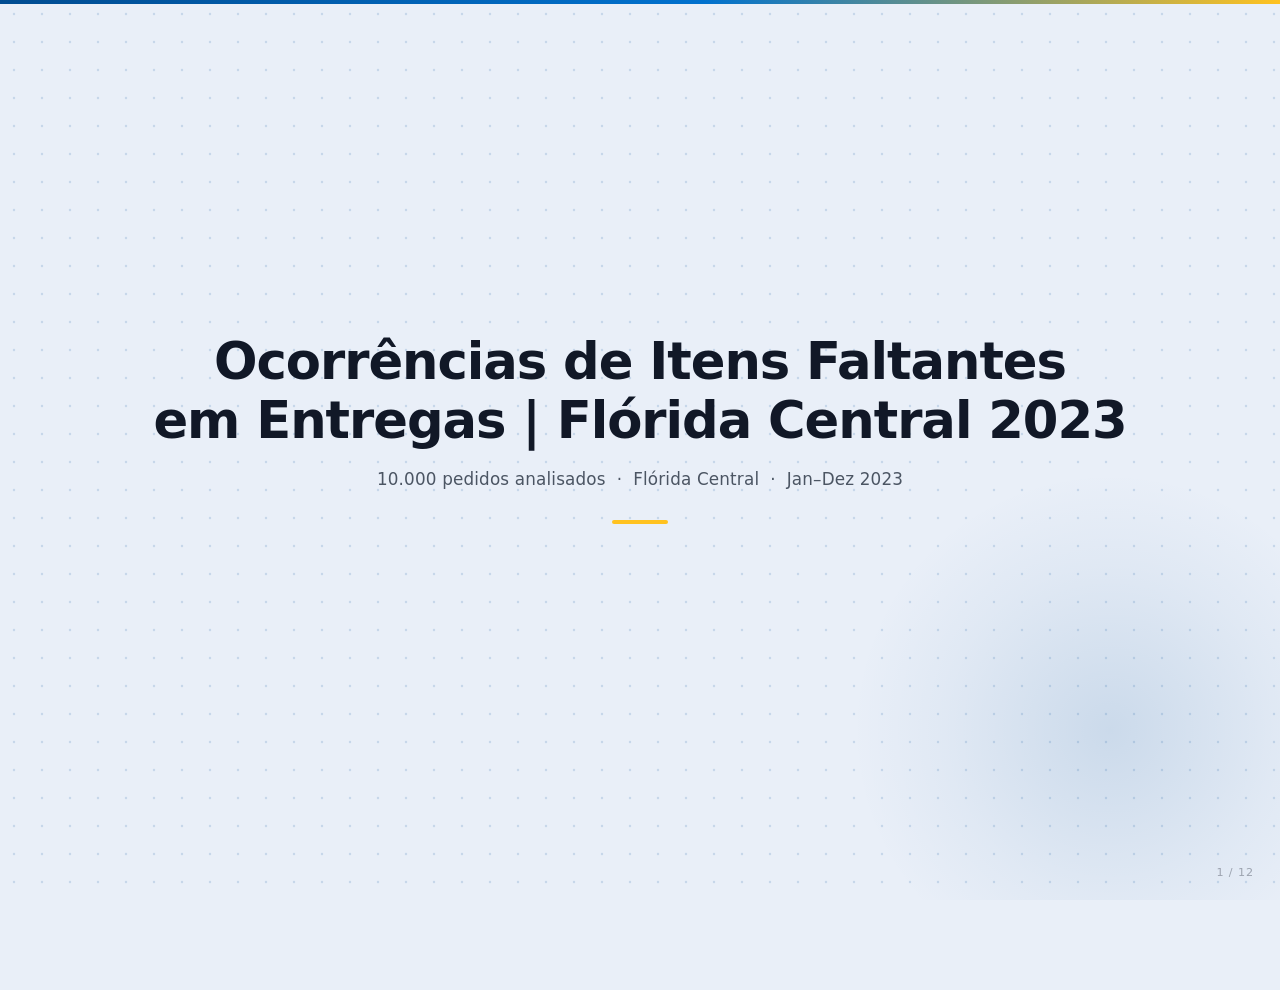
==== commit 5701ad9a: "Add final slide with GitHub repo link and LinkedIn author link https://claude.ai/code/session_01WLZq" ====
--- a/docs/presentation.html
+++ b/docs/presentation.html
@@ -772,9 +772,37 @@
 </div>
 
 
+<!-- ═══════════════════════════════════════════════════════
+     12  SOBRE O PROJETO
+════════════════════════════════════════════════════════ -->
+<div class="slide">
+  <div class="spacer"></div>
+  <div class="content" style="text-align:center">
+    <div class="slide-label">Sobre o projeto</div>
+    <p style="font-size:1.1rem;margin-bottom:2rem">Análise de fraude em entregas Walmart — Central Florida, 2023</p>
+    <p style="margin-bottom:1.2rem">
+      <strong>Repositório GitHub</strong><br>
+      <a href="https://github.com/anotther/walmart-delivery-fraud-detection"
+         style="color:#2684ff;word-break:break-all">
+        github.com/anotther/walmart-delivery-fraud-detection
+      </a>
+    </p>
+    <p style="margin-bottom:1.2rem">
+      <strong>Autor</strong><br>
+      <a href="https://www.linkedin.com/in/leofortes/"
+         style="color:#2684ff">
+        Leonardo Fortes
+      </a>
+    </p>
+  </div>
+  <div class="spacer"></div>
+  <div class="fn"></div>
+</div>
+
+
 </div><!-- #deck -->
 
-<div id="counter">1 / 11</div>
+<div id="counter">1 / 12</div>
 
 <script>
 (function () {
